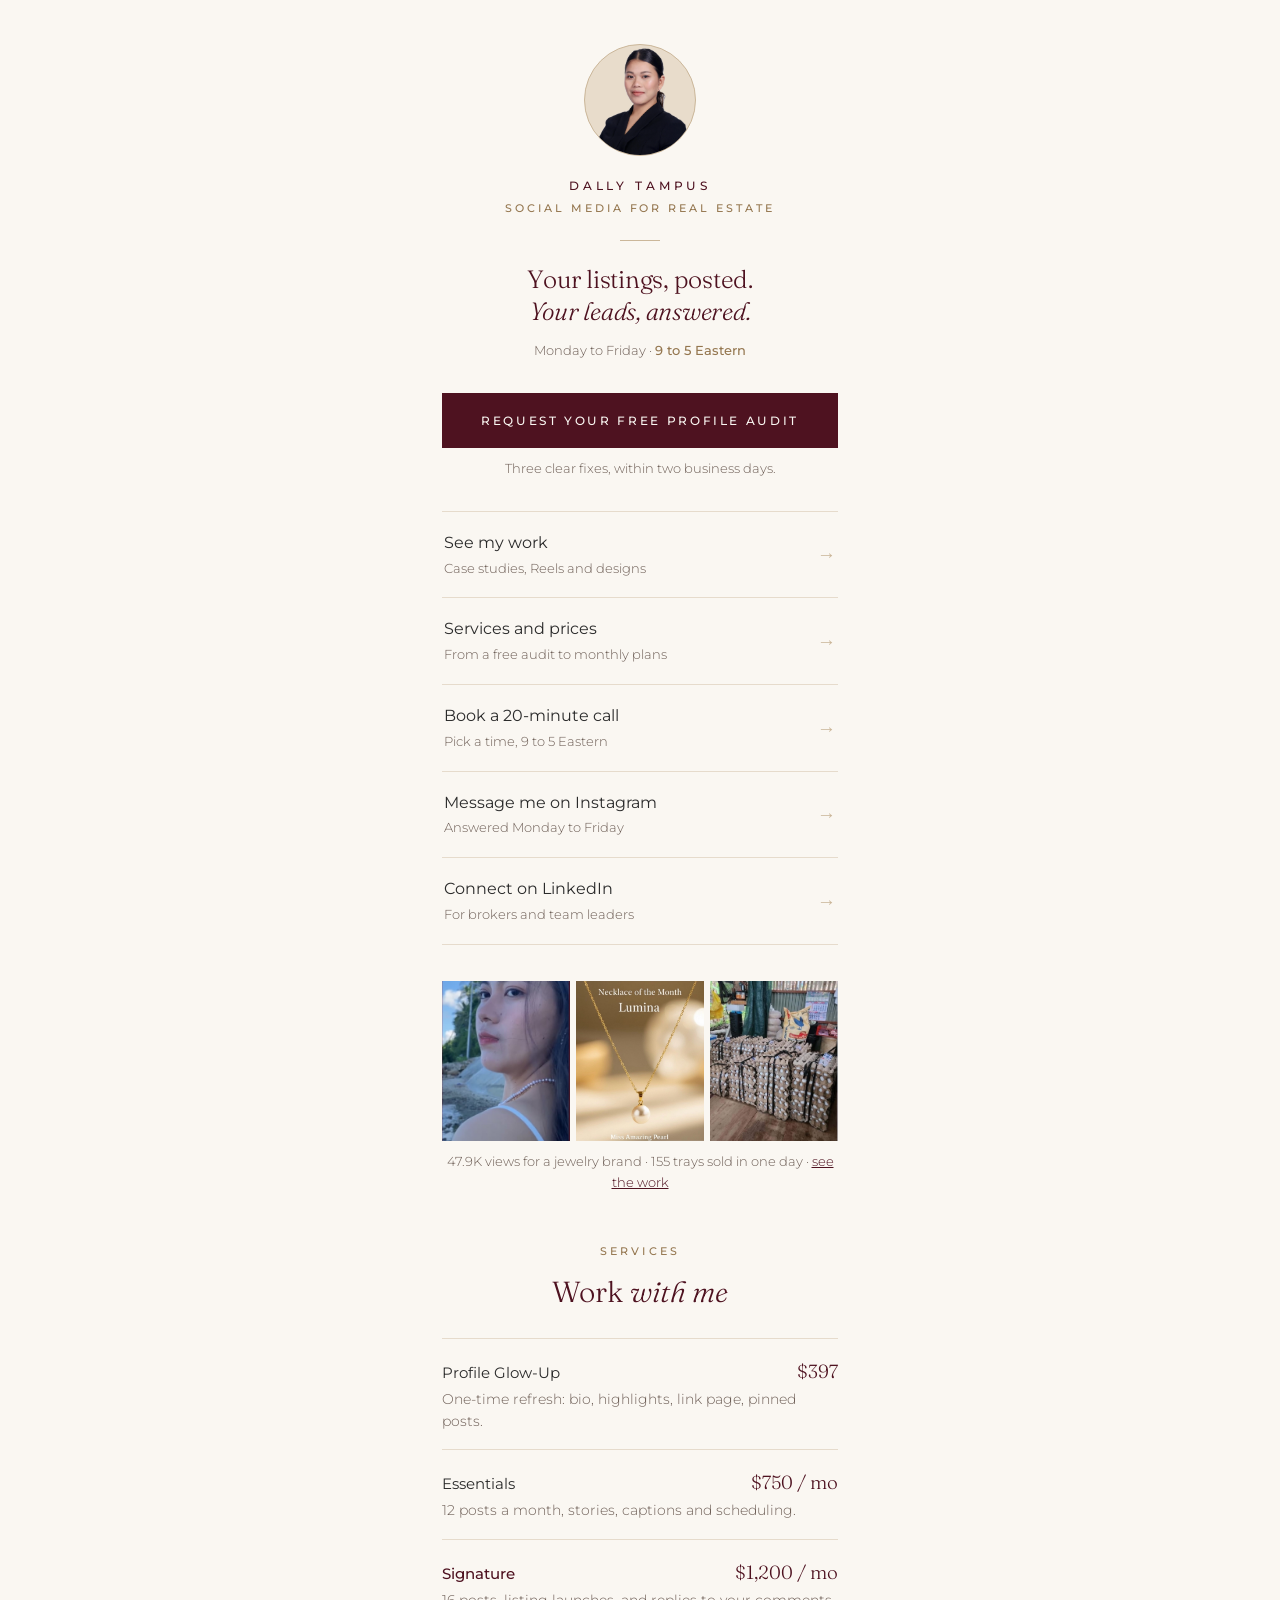
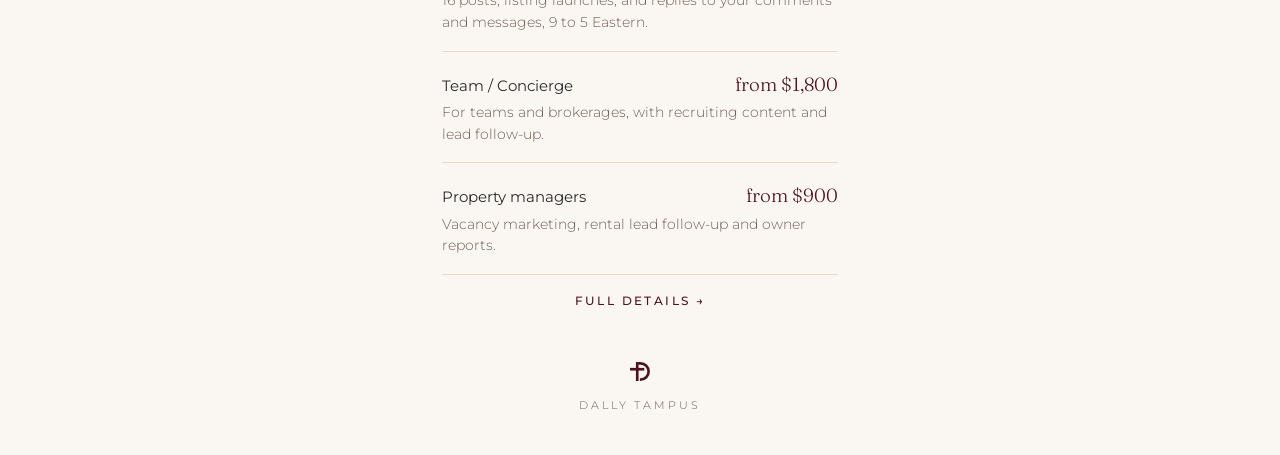
==== links/index.html @ fced110e "Add files via upload" ====
<!doctype html>
<html lang="en">
<head>
<meta charset="utf-8">
<meta name="viewport" content="width=device-width, initial-scale=1">
<title>Dally | Real Estate Social Media</title>
<meta name="description" content="Social media for US real estate agents. Your listings, posted. Your leads, answered.">
<meta property="og:title" content="Dally | Real Estate Social Media">
<meta property="og:description" content="Your listings, posted. Your leads, answered.">
<link rel="icon" href="../favicon.svg" type="image/svg+xml">
<link rel="icon" href="../favicon.png" type="image/png">
<link rel="preconnect" href="https://fonts.googleapis.com"><link rel="preconnect" href="https://fonts.gstatic.com" crossorigin>
<link href="https://fonts.googleapis.com/css2?family=Fraunces:ital,opsz,wght@0,9..144,300;1,9..144,300&family=Montserrat:wght@300;400;500&display=swap" rel="stylesheet">
<style>
:root{--wine:#4E1220;--burgundy:#7A1F2B;--white:#FAF7F2;--cream:#F3ECE2;--beige:#E8DCCB;--sand:#CBB79A;--gold:#94764F;--ink:#2B2B2B;--muted:#6E5F57;--line:#E6DBCC;--serif:'Fraunces',Georgia,serif;--sans:'Montserrat',Arial,sans-serif}
*{box-sizing:border-box;margin:0;padding:0}
body{background:var(--white);color:var(--ink);font-family:var(--sans);font-weight:300;line-height:1.6;font-size:15px;-webkit-font-smoothing:antialiased}
.page{max-width:440px;margin:0 auto;padding:44px 22px 40px}
header{text-align:center}
.photo{width:112px;height:112px;border-radius:50%;background:var(--beige);overflow:hidden;margin:0 auto;border:1px solid var(--sand)}
.photo img{width:100%;height:100%;object-fit:cover;object-position:50% 12%;display:block}
.name{font-size:12px;letter-spacing:.32em;color:var(--wine);font-weight:500;margin-top:20px}
.role{font-size:10.5px;letter-spacing:.28em;text-transform:uppercase;color:var(--gold);margin-top:6px;font-weight:500}
.rule{width:40px;height:1px;background:var(--sand);margin:22px auto}
.tag{font-family:var(--serif);font-weight:300;font-size:25px;line-height:1.3;color:var(--wine);letter-spacing:-.01em}
.tag em{font-style:italic}
.hours{font-size:13px;color:var(--muted);margin-top:12px}
.hours b{color:var(--gold);font-weight:500}
.cta{display:block;text-decoration:none;text-align:center;background:var(--wine);color:var(--white);padding:18px 20px;margin-top:32px;font-size:12px;letter-spacing:.22em;text-transform:uppercase;font-weight:500;transition:background .25s}
.cta:hover,.cta:focus{background:var(--burgundy)}
.cta-note{text-align:center;font-size:13px;color:var(--muted);margin-top:10px}
nav{margin-top:32px;border-top:1px solid var(--line)}
nav a{display:flex;justify-content:space-between;align-items:center;gap:12px;text-decoration:none;color:var(--ink);padding:19px 2px;border-bottom:1px solid var(--line);font-size:15.5px;font-weight:400;transition:color .2s}
nav a small{display:block;font-size:13px;color:var(--muted);font-weight:300;margin-top:2px}
nav a span{font-family:var(--serif);color:var(--sand);font-size:19px;transition:transform .2s}
nav a:hover,nav a:focus{color:var(--wine)}
nav a:hover span,nav a:focus span{transform:translateX(4px);color:var(--wine)}
.work{display:grid;grid-template-columns:repeat(3,1fr);gap:6px;margin-top:36px}
.work a{display:block;aspect-ratio:4/5;overflow:hidden;background:var(--cream)}
.work img{width:100%;height:100%;object-fit:cover;display:block}
.work-note{font-size:13px;color:var(--muted);text-align:center;margin-top:10px}
.work-note a{color:var(--wine)}
section{margin-top:52px}
.label{font-size:10.5px;letter-spacing:.3em;text-transform:uppercase;color:var(--gold);text-align:center;font-weight:500}
h2{font-family:var(--serif);font-weight:300;color:var(--wine);font-size:29px;text-align:center;margin-top:8px}
h2 em{font-style:italic}
.tiers{margin-top:22px;border-top:1px solid var(--line)}
.tier{padding:17px 0;border-bottom:1px solid var(--line)}
.tier .row{display:flex;justify-content:space-between;align-items:baseline;gap:16px}
.tier .nm{font-size:15px;font-weight:400}
.tier .pr{font-family:var(--serif);font-weight:300;font-size:19px;color:var(--wine);white-space:nowrap}
.tier .ds{font-size:13.5px;color:var(--muted);margin-top:3px}
.tier.core .nm{color:var(--wine);font-weight:500}
.more{display:block;text-align:center;margin-top:16px;font-size:12px;letter-spacing:.2em;text-transform:uppercase;color:var(--wine);text-decoration:none;font-weight:500}
footer{text-align:center;margin-top:52px}
footer svg{width:20px;height:19px}
footer p{font-size:10.5px;letter-spacing:.28em;text-transform:uppercase;color:var(--muted);margin-top:10px}
</style>
</head>
<body>
<div class="page">
  <header>
    <div class="photo"><img src="../img/dally-portrait.png" alt="Dally Tampus"></div>
    <div class="name">DALLY TAMPUS</div>
    <div class="role">Social media for real estate</div>
    <div class="rule"></div>
    <p class="tag">Your listings, posted.<br><em>Your leads, answered.</em></p>
    <p class="hours">Monday to Friday · <b>9 to 5 Eastern</b></p>
  </header>

  <a class="cta" href="https://forms.gle/93WEkjmuSbftu5958" target="_blank" rel="noopener">Request your free profile audit</a>
  <p class="cta-note">Three clear fixes, within two business days.</p>

  <nav aria-label="Links">
    <a href="../#work"><div>See my work<small>Case studies, Reels and designs</small></div><span>→</span></a>
    <a href="../#services"><div>Services and prices<small>From a free audit to monthly plans</small></div><span>→</span></a>
    <a href="https://calendar.app.google/aedEAh1sMoKRFKx78" target="_blank" rel="noopener"><div>Book a 20-minute call<small>Pick a time, 9 to 5 Eastern</small></div><span>→</span></a>
    <a href="https://ig.me/m/dallytampus" target="_blank" rel="noopener"><div>Message me on Instagram<small>Answered Monday to Friday</small></div><span>→</span></a>
    <a href="https://www.linkedin.com/in/dallytampus" target="_blank" rel="noopener"><div>Connect on LinkedIn<small>For brokers and team leaders</small></div><span>→</span></a>
  </nav>

  <div class="work">
    <a href="../#work"><img loading="lazy" src="../img/pearl-reel-1.jpg" alt="Reel for a jewelry brand"></a>
    <a href="../#work"><img loading="lazy" src="../img/pearl-g13.jpg" alt="Post design for a jewelry brand"></a>
    <a href="../#work"><img loading="lazy" src="../img/farm-trays.jpg" alt="Egg campaign: 155 trays sold in one day"></a>
  </div>
  <p class="work-note">47.9K views for a jewelry brand · 155 trays sold in one day · <a href="../#work">see the work</a></p>

  <section>
    <div class="label">Services</div>
    <h2>Work <em>with me</em></h2>
    <div class="tiers">
      <div class="tier"><div class="row"><div class="nm">Profile Glow-Up</div><div class="pr">$397</div></div><div class="ds">One-time refresh: bio, highlights, link page, pinned posts.</div></div>
      <div class="tier"><div class="row"><div class="nm">Essentials</div><div class="pr">$750 / mo</div></div><div class="ds">12 posts a month, stories, captions and scheduling.</div></div>
      <div class="tier core"><div class="row"><div class="nm">Signature</div><div class="pr">$1,200 / mo</div></div><div class="ds">16 posts, listing launches, and replies to your comments and messages, 9 to 5 Eastern.</div></div>
      <div class="tier"><div class="row"><div class="nm">Team / Concierge</div><div class="pr">from $1,800</div></div><div class="ds">For teams and brokerages, with recruiting content and lead follow-up.</div></div>
      <div class="tier"><div class="row"><div class="nm">Property managers</div><div class="pr">from $900</div></div><div class="ds">Vacancy marketing, rental lead follow-up and owner reports.</div></div>
    </div>
    <a class="more" href="../#services">Full details →</a>
  </section>

  <footer>
    <svg viewBox="0 0 210 200" aria-hidden="true"><g fill="#4E1220"><rect x="62" y="0" width="28" height="200"/><path d="M86 0 H110 A100 100 0 0 1 110 200 H104 V172 H110 A72 72 0 0 0 110 28 H86 Z"/><rect x="0" y="62" width="150" height="28"/></g></svg>
    <p>Dally Tampus</p>
  </footer>
</div>
</body>
</html>
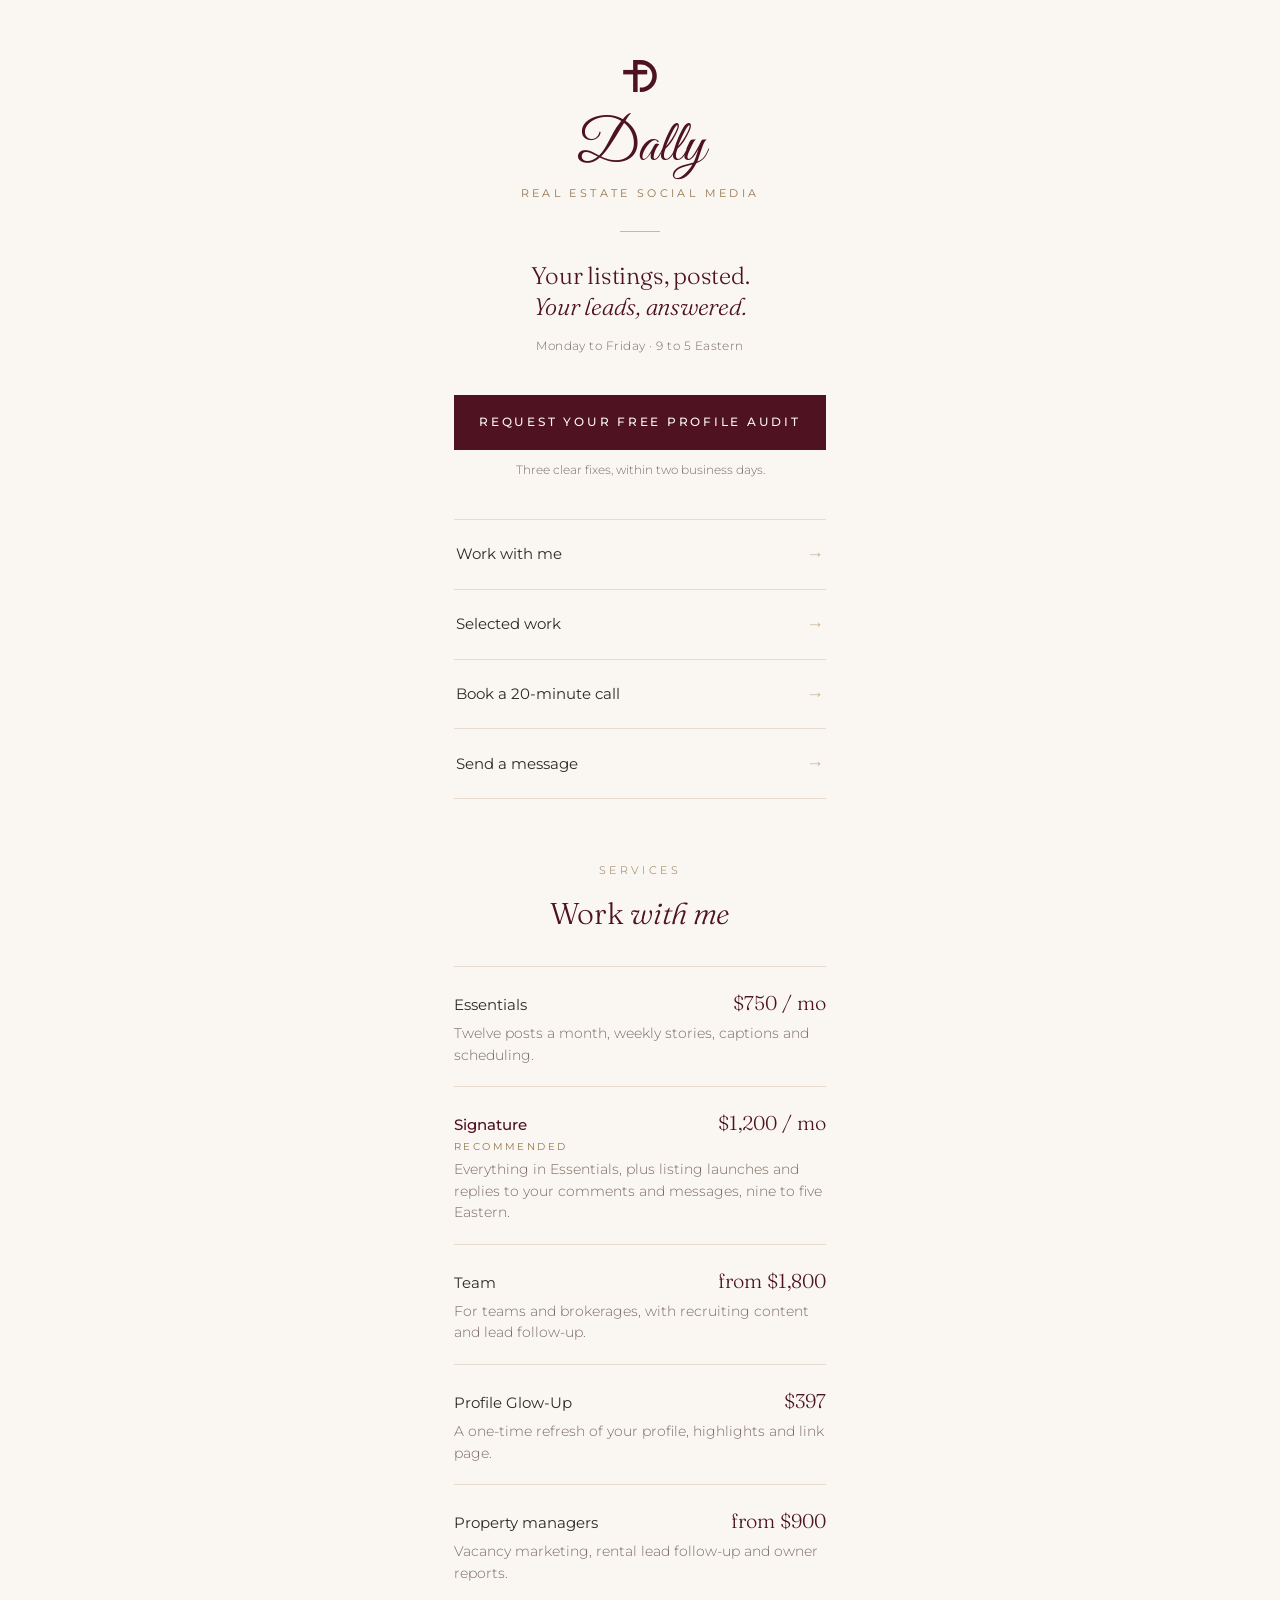
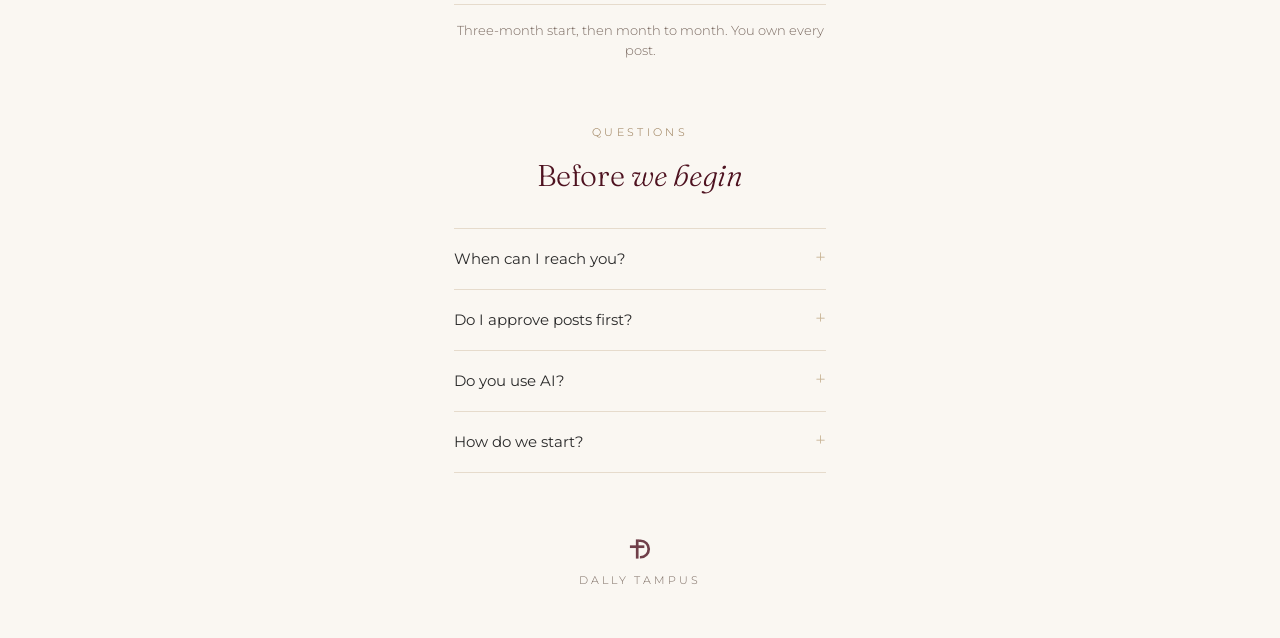
==== commit 1d76eea2: "Add files via upload" ====
--- a/links/index.html
+++ b/links/index.html
@@ -3,104 +3,104 @@
 <head>
 <meta charset="utf-8">
 <meta name="viewport" content="width=device-width, initial-scale=1">
+<link rel="icon" href="../favicon.svg" type="image/svg+xml">
 <title>Dally | Real Estate Social Media</title>
 <meta name="description" content="Social media for US real estate agents. Your listings, posted. Your leads, answered.">
-<meta property="og:title" content="Dally | Real Estate Social Media">
-<meta property="og:description" content="Your listings, posted. Your leads, answered.">
-<link rel="icon" href="../favicon.svg" type="image/svg+xml">
-<link rel="icon" href="../favicon.png" type="image/png">
-<link rel="preconnect" href="https://fonts.googleapis.com"><link rel="preconnect" href="https://fonts.gstatic.com" crossorigin>
-<link href="https://fonts.googleapis.com/css2?family=Fraunces:ital,opsz,wght@0,9..144,300;1,9..144,300&family=Montserrat:wght@300;400;500&display=swap" rel="stylesheet">
+<link href="https://fonts.googleapis.com/css2?family=Fraunces:ital,opsz,wght@0,9..144,300;1,9..144,300&family=Great+Vibes&family=Montserrat:wght@300;400;500&display=swap" rel="stylesheet">
 <style>
-:root{--wine:#4E1220;--burgundy:#7A1F2B;--white:#FAF7F2;--cream:#F3ECE2;--beige:#E8DCCB;--sand:#CBB79A;--gold:#94764F;--ink:#2B2B2B;--muted:#6E5F57;--line:#E6DBCC;--serif:'Fraunces',Georgia,serif;--sans:'Montserrat',Arial,sans-serif}
+:root{--wine:#4E1220;--burgundy:#7A1F2B;--white:#FAF7F2;--cream:#F3ECE2;--sand:#CBB79A;--gold:#94764F;--ink:#2B2B2B;--muted:#7A6A61;--line:#E6DBCC;--serif:'Fraunces',Georgia,serif;--sans:'Montserrat',Arial,sans-serif}
 *{box-sizing:border-box;margin:0;padding:0}
+html{background:var(--white)}
 body{background:var(--white);color:var(--ink);font-family:var(--sans);font-weight:300;line-height:1.6;font-size:15px;-webkit-font-smoothing:antialiased}
-.page{max-width:440px;margin:0 auto;padding:44px 22px 40px}
+.page{max-width:420px;margin:0 auto;padding:56px 24px 48px}
 header{text-align:center}
-.photo{width:112px;height:112px;border-radius:50%;background:var(--beige);overflow:hidden;margin:0 auto;border:1px solid var(--sand)}
-.photo img{width:100%;height:100%;object-fit:cover;object-position:50% 12%;display:block}
-.name{font-size:12px;letter-spacing:.32em;color:var(--wine);font-weight:500;margin-top:20px}
-.role{font-size:10.5px;letter-spacing:.28em;text-transform:uppercase;color:var(--gold);margin-top:6px;font-weight:500}
-.rule{width:40px;height:1px;background:var(--sand);margin:22px auto}
-.tag{font-family:var(--serif);font-weight:300;font-size:25px;line-height:1.3;color:var(--wine);letter-spacing:-.01em}
+.mono{width:40px;height:40px;display:block;margin:0 auto}
+.sig{font-family:'Great Vibes',cursive;font-size:58px;line-height:1;color:var(--wine);margin-top:22px}
+.role{font-size:10.5px;letter-spacing:.32em;text-transform:uppercase;color:var(--gold);margin-top:10px;font-weight:400}
+.rule{width:40px;height:1px;background:var(--sand);margin:28px auto}
+.tag{font-family:var(--serif);font-weight:300;font-size:24px;line-height:1.3;color:var(--wine);letter-spacing:-.01em}
 .tag em{font-style:italic}
-.hours{font-size:13px;color:var(--muted);margin-top:12px}
-.hours b{color:var(--gold);font-weight:500}
-.cta{display:block;text-decoration:none;text-align:center;background:var(--wine);color:var(--white);padding:18px 20px;margin-top:32px;font-size:12px;letter-spacing:.22em;text-transform:uppercase;font-weight:500;transition:background .25s}
+.hours{font-size:12px;color:var(--muted);margin-top:14px;letter-spacing:.04em}
+.cta{display:block;text-decoration:none;text-align:center;background:var(--wine);color:var(--white);padding:18px 20px;margin-top:40px;font-size:11.5px;letter-spacing:.24em;text-transform:uppercase;font-weight:500;transition:background .25s}
 .cta:hover,.cta:focus{background:var(--burgundy)}
-.cta-note{text-align:center;font-size:13px;color:var(--muted);margin-top:10px}
-nav{margin-top:32px;border-top:1px solid var(--line)}
-nav a{display:flex;justify-content:space-between;align-items:center;gap:12px;text-decoration:none;color:var(--ink);padding:19px 2px;border-bottom:1px solid var(--line);font-size:15.5px;font-weight:400;transition:color .2s}
-nav a small{display:block;font-size:13px;color:var(--muted);font-weight:300;margin-top:2px}
-nav a span{font-family:var(--serif);color:var(--sand);font-size:19px;transition:transform .2s}
+.cta-note{text-align:center;font-size:12px;color:var(--muted);margin-top:10px}
+nav{margin-top:40px;border-top:1px solid var(--line)}
+nav a{display:flex;justify-content:space-between;align-items:center;text-decoration:none;color:var(--ink);padding:20px 2px;border-bottom:1px solid var(--line);font-size:15px;font-weight:400;transition:color .2s,padding .2s}
+nav a span{font-family:var(--serif);color:var(--sand);font-size:18px;transition:transform .2s}
 nav a:hover,nav a:focus{color:var(--wine)}
 nav a:hover span,nav a:focus span{transform:translateX(4px);color:var(--wine)}
-.work{display:grid;grid-template-columns:repeat(3,1fr);gap:6px;margin-top:36px}
-.work a{display:block;aspect-ratio:4/5;overflow:hidden;background:var(--cream)}
-.work img{width:100%;height:100%;object-fit:cover;display:block}
-.work-note{font-size:13px;color:var(--muted);text-align:center;margin-top:10px}
-.work-note a{color:var(--wine)}
-section{margin-top:52px}
-.label{font-size:10.5px;letter-spacing:.3em;text-transform:uppercase;color:var(--gold);text-align:center;font-weight:500}
-h2{font-family:var(--serif);font-weight:300;color:var(--wine);font-size:29px;text-align:center;margin-top:8px}
+section{margin-top:64px}
+.label{font-size:10.5px;letter-spacing:.32em;text-transform:uppercase;color:var(--gold);text-align:center}
+h2{font-family:var(--serif);font-weight:300;color:var(--wine);font-size:30px;text-align:center;margin-top:10px;letter-spacing:-.01em}
 h2 em{font-style:italic}
-.tiers{margin-top:22px;border-top:1px solid var(--line)}
-.tier{padding:17px 0;border-bottom:1px solid var(--line)}
+.tiers{margin-top:28px;border-top:1px solid var(--line)}
+.tier{padding:20px 0;border-bottom:1px solid var(--line)}
 .tier .row{display:flex;justify-content:space-between;align-items:baseline;gap:16px}
 .tier .nm{font-size:15px;font-weight:400}
-.tier .pr{font-family:var(--serif);font-weight:300;font-size:19px;color:var(--wine);white-space:nowrap}
-.tier .ds{font-size:13.5px;color:var(--muted);margin-top:3px}
+.tier .pr{font-family:var(--serif);font-weight:300;font-size:20px;color:var(--wine);white-space:nowrap}
+.tier .ds{font-size:13.5px;color:var(--muted);margin-top:4px}
 .tier.core .nm{color:var(--wine);font-weight:500}
-.more{display:block;text-align:center;margin-top:16px;font-size:12px;letter-spacing:.2em;text-transform:uppercase;color:var(--wine);text-decoration:none;font-weight:500}
-footer{text-align:center;margin-top:52px}
-footer svg{width:20px;height:19px}
-footer p{font-size:10.5px;letter-spacing:.28em;text-transform:uppercase;color:var(--muted);margin-top:10px}
+.tier.core .nm small{display:block;font-size:10px;letter-spacing:.24em;text-transform:uppercase;color:var(--gold);font-weight:400;margin-top:2px}
+.terms{font-size:12.5px;color:var(--muted);margin-top:16px;text-align:center}
+.faq{margin-top:28px;border-top:1px solid var(--line)}
+details{border-bottom:1px solid var(--line);padding:18px 0}
+summary{cursor:pointer;list-style:none;display:flex;justify-content:space-between;gap:16px;font-size:15px;font-weight:400}
+summary::-webkit-details-marker{display:none}
+summary:after{content:"+";font-family:var(--serif);color:var(--sand);font-size:20px;line-height:1}
+details[open] summary:after{content:"−"}
+details p{font-size:14px;color:var(--muted);margin-top:8px}
+footer{text-align:center;margin-top:64px}
+footer .mono{width:24px;height:24px;opacity:.8}
+footer p{font-size:10.5px;letter-spacing:.28em;text-transform:uppercase;color:var(--muted);margin-top:12px}
 </style>
 </head>
 <body>
 <div class="page">
   <header>
-    <div class="photo"><img src="../img/dally-portrait.png" alt="Dally Tampus"></div>
-    <div class="name">DALLY TAMPUS</div>
-    <div class="role">Social media for real estate</div>
+    <svg class="mono" viewBox="-20 -20 250 240" aria-hidden="true"><g fill="#4E1220"><rect x="62" y="0" width="28" height="200"/><path d="M86 0 H110 A100 100 0 0 1 110 200 H104 V172 H110 A72 72 0 0 0 110 28 H86 Z"/><rect x="0" y="62" width="150" height="28"/></g></svg>
+    <div class="sig">Dally</div>
+    <div class="role">Real estate social media</div>
     <div class="rule"></div>
     <p class="tag">Your listings, posted.<br><em>Your leads, answered.</em></p>
-    <p class="hours">Monday to Friday · <b>9 to 5 Eastern</b></p>
+    <p class="hours">Monday to Friday · 9 to 5 Eastern</p>
   </header>
 
   <a class="cta" href="https://forms.gle/93WEkjmuSbftu5958" target="_blank" rel="noopener">Request your free profile audit</a>
   <p class="cta-note">Three clear fixes, within two business days.</p>
 
   <nav aria-label="Links">
-    <a href="../#work"><div>See my work<small>Case studies, Reels and designs</small></div><span>→</span></a>
-    <a href="../#services"><div>Services and prices<small>From a free audit to monthly plans</small></div><span>→</span></a>
-    <a href="https://calendar.app.google/aedEAh1sMoKRFKx78" target="_blank" rel="noopener"><div>Book a 20-minute call<small>Pick a time, 9 to 5 Eastern</small></div><span>→</span></a>
-    <a href="https://ig.me/m/dallytampus" target="_blank" rel="noopener"><div>Message me on Instagram<small>Answered Monday to Friday</small></div><span>→</span></a>
-    <a href="https://www.linkedin.com/in/dallytampus" target="_blank" rel="noopener"><div>Connect on LinkedIn<small>For brokers and team leaders</small></div><span>→</span></a>
+    <a href="#services">Work with me <span>→</span></a>
+    <a href="../">Selected work <span>→</span></a>
+    <a href="https://calendar.app.google/aedEAh1sMoKRFKx78" target="_blank" rel="noopener">Book a 20-minute call <span>→</span></a>
+    <a href="https://ig.me/m/dallytampus" target="_blank" rel="noopener">Send a message <span>→</span></a>
   </nav>
 
-  <div class="work">
-    <a href="../#work"><img loading="lazy" src="../img/pearl-reel-1.jpg" alt="Reel for a jewelry brand"></a>
-    <a href="../#work"><img loading="lazy" src="../img/pearl-g13.jpg" alt="Post design for a jewelry brand"></a>
-    <a href="../#work"><img loading="lazy" src="../img/farm-trays.jpg" alt="Egg campaign: 155 trays sold in one day"></a>
-  </div>
-  <p class="work-note">47.9K views for a jewelry brand · 155 trays sold in one day · <a href="../#work">see the work</a></p>
-
-  <section>
+  <section id="services">
     <div class="label">Services</div>
     <h2>Work <em>with me</em></h2>
     <div class="tiers">
-      <div class="tier"><div class="row"><div class="nm">Profile Glow-Up</div><div class="pr">$397</div></div><div class="ds">One-time refresh: bio, highlights, link page, pinned posts.</div></div>
-      <div class="tier"><div class="row"><div class="nm">Essentials</div><div class="pr">$750 / mo</div></div><div class="ds">12 posts a month, stories, captions and scheduling.</div></div>
-      <div class="tier core"><div class="row"><div class="nm">Signature</div><div class="pr">$1,200 / mo</div></div><div class="ds">16 posts, listing launches, and replies to your comments and messages, 9 to 5 Eastern.</div></div>
-      <div class="tier"><div class="row"><div class="nm">Team / Concierge</div><div class="pr">from $1,800</div></div><div class="ds">For teams and brokerages, with recruiting content and lead follow-up.</div></div>
+      <div class="tier"><div class="row"><div class="nm">Essentials</div><div class="pr">$750 / mo</div></div><div class="ds">Twelve posts a month, weekly stories, captions and scheduling.</div></div>
+      <div class="tier core"><div class="row"><div class="nm">Signature<small>Recommended</small></div><div class="pr">$1,200 / mo</div></div><div class="ds">Everything in Essentials, plus listing launches and replies to your comments and messages, nine to five Eastern.</div></div>
+      <div class="tier"><div class="row"><div class="nm">Team</div><div class="pr">from $1,800</div></div><div class="ds">For teams and brokerages, with recruiting content and lead follow-up.</div></div>
+      <div class="tier"><div class="row"><div class="nm">Profile Glow-Up</div><div class="pr">$397</div></div><div class="ds">A one-time refresh of your profile, highlights and link page.</div></div>
       <div class="tier"><div class="row"><div class="nm">Property managers</div><div class="pr">from $900</div></div><div class="ds">Vacancy marketing, rental lead follow-up and owner reports.</div></div>
     </div>
-    <a class="more" href="../#services">Full details →</a>
+    <p class="terms">Three-month start, then month to month. You own every post.</p>
+  </section>
+
+  <section id="faq">
+    <div class="label">Questions</div>
+    <h2>Before <em>we begin</em></h2>
+    <div class="faq">
+      <details><summary>When can I reach you?</summary><p>Monday to Friday, 9 to 5 Eastern. Messages in those hours are answered the same day.</p></details>
+      <details><summary>Do I approve posts first?</summary><p>Always. You see each week's posts before anything goes out.</p></details>
+      <details><summary>Do you use AI?</summary><p>For speed, yes. Every word is written in your voice and checked by me. AI-staged photos are always labeled.</p></details>
+      <details><summary>How do we start?</summary><p>With a free profile audit. If the fixes feel right, we book a short call.</p></details>
+    </div>
   </section>
 
   <footer>
-    <svg viewBox="0 0 210 200" aria-hidden="true"><g fill="#4E1220"><rect x="62" y="0" width="28" height="200"/><path d="M86 0 H110 A100 100 0 0 1 110 200 H104 V172 H110 A72 72 0 0 0 110 28 H86 Z"/><rect x="0" y="62" width="150" height="28"/></g></svg>
+    <svg class="mono" viewBox="-20 -20 250 240" aria-hidden="true"><g fill="#4E1220"><rect x="62" y="0" width="28" height="200"/><path d="M86 0 H110 A100 100 0 0 1 110 200 H104 V172 H110 A72 72 0 0 0 110 28 H86 Z"/><rect x="0" y="62" width="150" height="28"/></g></svg>
     <p>Dally Tampus</p>
   </footer>
 </div>
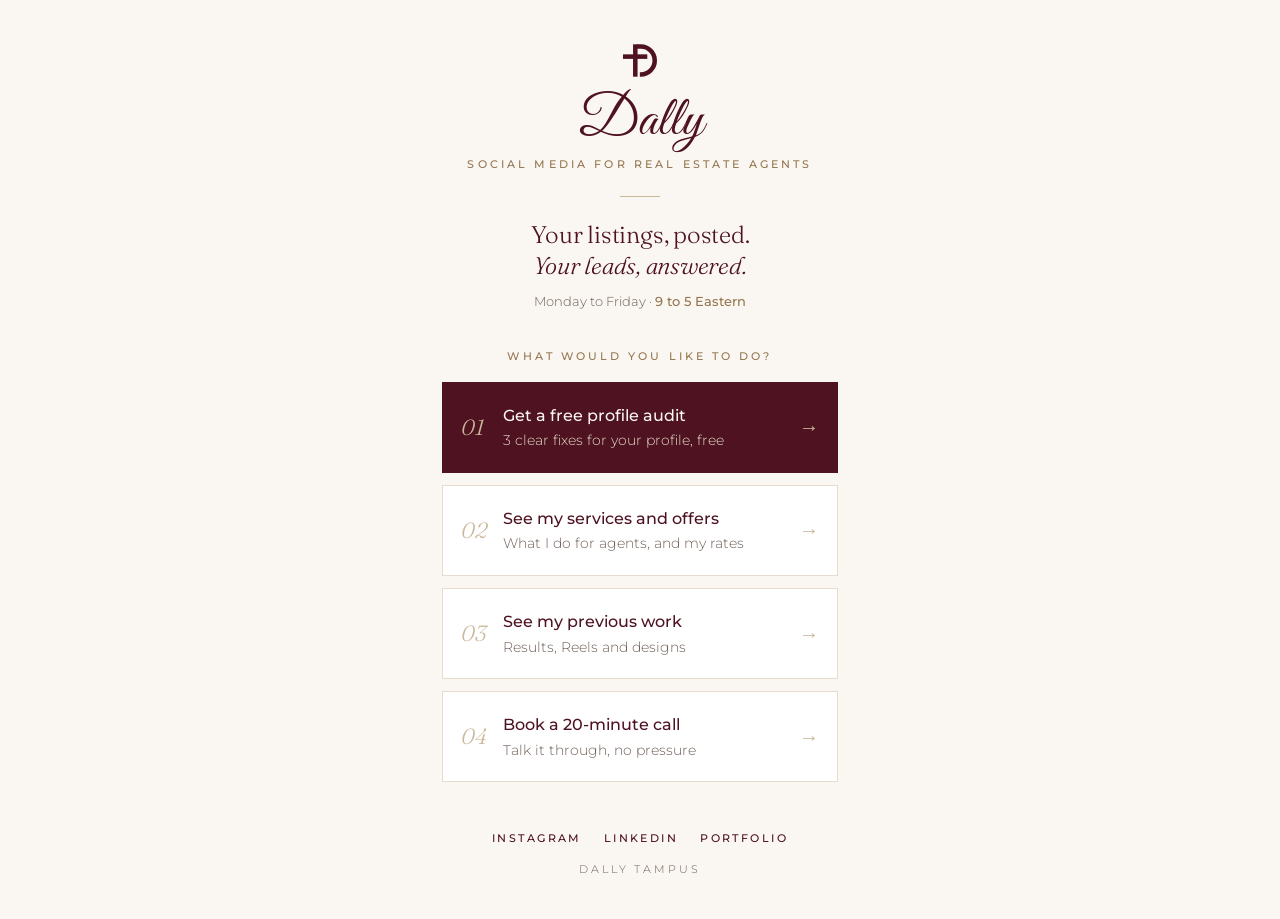
==== commit 8bbc9eda: "Add files via upload" ====
--- a/links/index.html
+++ b/links/index.html
@@ -3,106 +3,236 @@
 <head>
 <meta charset="utf-8">
 <meta name="viewport" content="width=device-width, initial-scale=1">
-<link rel="icon" href="../favicon.svg" type="image/svg+xml">
 <title>Dally | Real Estate Social Media</title>
 <meta name="description" content="Social media for US real estate agents. Your listings, posted. Your leads, answered.">
+<meta property="og:title" content="Dally | Real Estate Social Media">
+<meta property="og:description" content="Free audit · services · previous work · book a call">
+<link rel="icon" href="../favicon.svg" type="image/svg+xml">
+<link rel="preconnect" href="https://fonts.googleapis.com"><link rel="preconnect" href="https://fonts.gstatic.com" crossorigin>
 <link href="https://fonts.googleapis.com/css2?family=Fraunces:ital,opsz,wght@0,9..144,300;1,9..144,300&family=Great+Vibes&family=Montserrat:wght@300;400;500&display=swap" rel="stylesheet">
 <style>
-:root{--wine:#4E1220;--burgundy:#7A1F2B;--white:#FAF7F2;--cream:#F3ECE2;--sand:#CBB79A;--gold:#94764F;--ink:#2B2B2B;--muted:#7A6A61;--line:#E6DBCC;--serif:'Fraunces',Georgia,serif;--sans:'Montserrat',Arial,sans-serif}
+:root{--wine:#4E1220;--burgundy:#7A1F2B;--white:#FAF7F2;--cream:#F3ECE2;--beige:#E8DCCB;--sand:#CBB79A;--gold:#94764F;--ink:#2B2B2B;--muted:#6E5F57;--line:#E6DBCC;--serif:'Fraunces',Georgia,serif;--sans:'Montserrat',Arial,sans-serif}
 *{box-sizing:border-box;margin:0;padding:0}
 html{background:var(--white)}
 body{background:var(--white);color:var(--ink);font-family:var(--sans);font-weight:300;line-height:1.6;font-size:15px;-webkit-font-smoothing:antialiased}
-.page{max-width:420px;margin:0 auto;padding:56px 24px 48px}
+.page{max-width:440px;margin:0 auto;padding:44px 22px 40px}
+a{color:inherit}
+img{display:block;max-width:100%}
 header{text-align:center}
-.mono{width:40px;height:40px;display:block;margin:0 auto}
-.sig{font-family:'Great Vibes',cursive;font-size:58px;line-height:1;color:var(--wine);margin-top:22px}
-.role{font-size:10.5px;letter-spacing:.32em;text-transform:uppercase;color:var(--gold);margin-top:10px;font-weight:400}
-.rule{width:40px;height:1px;background:var(--sand);margin:28px auto}
+.mono{width:34px;height:33px;display:block;margin:0 auto}
+.sig{font-family:'Great Vibes',cursive;font-size:56px;line-height:1;color:var(--wine);margin-top:16px}
+.role{font-size:10.5px;letter-spacing:.3em;text-transform:uppercase;color:var(--gold);margin-top:8px;font-weight:500}
+.rule{width:40px;height:1px;background:var(--sand);margin:22px auto}
 .tag{font-family:var(--serif);font-weight:300;font-size:24px;line-height:1.3;color:var(--wine);letter-spacing:-.01em}
 .tag em{font-style:italic}
-.hours{font-size:12px;color:var(--muted);margin-top:14px;letter-spacing:.04em}
-.cta{display:block;text-decoration:none;text-align:center;background:var(--wine);color:var(--white);padding:18px 20px;margin-top:40px;font-size:11.5px;letter-spacing:.24em;text-transform:uppercase;font-weight:500;transition:background .25s}
+.hours{font-size:13px;color:var(--muted);margin-top:10px}
+.hours b{color:var(--gold);font-weight:500}
+.ask{font-size:11px;letter-spacing:.28em;text-transform:uppercase;color:var(--gold);text-align:center;margin-top:36px;font-weight:500}
+.doors{display:grid;gap:12px;margin-top:16px}
+.door{display:flex;align-items:center;gap:16px;text-decoration:none;background:#fff;border:1px solid var(--line);padding:20px 18px;transition:border-color .2s,transform .2s}
+.door:hover,.door:focus{border-color:var(--sand);transform:translateY(-1px)}
+.door .n{font-family:var(--serif);font-style:italic;color:var(--sand);font-size:22px;width:26px;flex:none}
+.door .tx{flex:1;min-width:0}
+.door .tt{display:block;font-size:16px;font-weight:500;color:var(--wine)}
+.door .ds{display:block;font-size:13.5px;color:var(--muted);margin-top:2px}
+.door .ar{font-family:var(--serif);color:var(--sand);font-size:20px}
+.door.main{background:var(--wine);border-color:var(--wine)}
+.door.main .tt{color:var(--white)}
+.door.main .ds{color:#E8DCCB}
+.view{display:none}
+.view.on{display:block}
+.back{display:inline-block;text-decoration:none;font-size:11px;letter-spacing:.24em;text-transform:uppercase;color:var(--gold);font-weight:500;padding:6px 0}
+.vlabel{font-size:10.5px;letter-spacing:.3em;text-transform:uppercase;color:var(--gold);font-weight:500;margin-top:28px}
+h2{font-family:var(--serif);font-weight:300;color:var(--wine);font-size:32px;line-height:1.15;margin-top:8px;letter-spacing:-.01em}
+h2 em{font-style:italic}
+.intro{color:var(--muted);margin-top:12px;font-size:15px}
+.cta{display:block;text-decoration:none;text-align:center;background:var(--wine);color:var(--white);padding:18px 20px;margin-top:28px;font-size:12px;letter-spacing:.22em;text-transform:uppercase;font-weight:500;transition:background .25s}
 .cta:hover,.cta:focus{background:var(--burgundy)}
-.cta-note{text-align:center;font-size:12px;color:var(--muted);margin-top:10px}
-nav{margin-top:40px;border-top:1px solid var(--line)}
-nav a{display:flex;justify-content:space-between;align-items:center;text-decoration:none;color:var(--ink);padding:20px 2px;border-bottom:1px solid var(--line);font-size:15px;font-weight:400;transition:color .2s,padding .2s}
-nav a span{font-family:var(--serif);color:var(--sand);font-size:18px;transition:transform .2s}
-nav a:hover,nav a:focus{color:var(--wine)}
-nav a:hover span,nav a:focus span{transform:translateX(4px);color:var(--wine)}
-section{margin-top:64px}
-.label{font-size:10.5px;letter-spacing:.32em;text-transform:uppercase;color:var(--gold);text-align:center}
-h2{font-family:var(--serif);font-weight:300;color:var(--wine);font-size:30px;text-align:center;margin-top:10px;letter-spacing:-.01em}
-h2 em{font-style:italic}
-.tiers{margin-top:28px;border-top:1px solid var(--line)}
-.tier{padding:20px 0;border-bottom:1px solid var(--line)}
+.cta2{display:block;text-align:center;margin-top:14px;font-size:12px;letter-spacing:.2em;text-transform:uppercase;color:var(--wine);text-decoration:none;font-weight:500}
+.note{font-size:13px;color:var(--muted);text-align:center;margin-top:10px}
+.list{list-style:none;margin-top:22px;border-top:1px solid var(--line);counter-reset:i}
+.list li{padding:14px 0 14px 30px;border-bottom:1px solid var(--line);position:relative;font-size:15px}
+.list li:before{content:counter(i,decimal-leading-zero);counter-increment:i;position:absolute;left:0;top:15px;font-family:var(--serif);font-style:italic;color:var(--sand);font-size:14px}
+.tiers{margin-top:22px;border-top:1px solid var(--line)}
+.tier{padding:17px 0;border-bottom:1px solid var(--line)}
 .tier .row{display:flex;justify-content:space-between;align-items:baseline;gap:16px}
-.tier .nm{font-size:15px;font-weight:400}
+.tier .nm{font-size:15px;font-weight:500}
+.tier .nm small{display:block;font-size:10px;letter-spacing:.22em;text-transform:uppercase;color:var(--gold);font-weight:500;margin-top:2px}
 .tier .pr{font-family:var(--serif);font-weight:300;font-size:20px;color:var(--wine);white-space:nowrap}
 .tier .ds{font-size:13.5px;color:var(--muted);margin-top:4px}
-.tier.core .nm{color:var(--wine);font-weight:500}
-.tier.core .nm small{display:block;font-size:10px;letter-spacing:.24em;text-transform:uppercase;color:var(--gold);font-weight:400;margin-top:2px}
-.terms{font-size:12.5px;color:var(--muted);margin-top:16px;text-align:center}
-.faq{margin-top:28px;border-top:1px solid var(--line)}
-details{border-bottom:1px solid var(--line);padding:18px 0}
+.tier.core{background:var(--cream);margin:0 -12px;padding-left:12px;padding-right:12px}
+.tier.core .nm{color:var(--wine)}
+.terms{font-size:12.5px;color:var(--muted);margin-top:14px}
+.case{margin-top:26px;padding-top:22px;border-top:1px solid var(--line)}
+.case .who{font-size:10.5px;letter-spacing:.24em;text-transform:uppercase;color:var(--gold);font-weight:500}
+.case h3{font-family:var(--serif);font-weight:300;color:var(--wine);font-size:23px;line-height:1.2;margin-top:6px}
+.case h3 em{font-style:italic}
+.case p{font-size:14px;color:var(--muted);margin-top:8px}
+.stats{display:grid;grid-template-columns:1fr 1fr;margin-top:14px;border-top:1px solid var(--line)}
+.stats div{padding:12px 0;border-bottom:1px solid var(--line)}
+.stats b{display:block;font-family:var(--serif);font-weight:300;font-size:27px;color:var(--wine);line-height:1.1}
+.stats span{font-size:12.5px;color:var(--muted)}
+.src{font-size:12px;color:var(--muted);font-style:italic;margin-top:8px}
+.grid{display:grid;grid-template-columns:repeat(3,minmax(0,1fr));gap:6px;margin-top:14px}
+.grid img{width:100%;aspect-ratio:4/5;object-fit:cover;background:var(--cream)}
+.grid.reels img{aspect-ratio:9/16}
+.faq{margin-top:22px;border-top:1px solid var(--line)}
+details{border-bottom:1px solid var(--line);padding:16px 0}
 summary{cursor:pointer;list-style:none;display:flex;justify-content:space-between;gap:16px;font-size:15px;font-weight:400}
 summary::-webkit-details-marker{display:none}
-summary:after{content:"+";font-family:var(--serif);color:var(--sand);font-size:20px;line-height:1}
+summary:after{content:"+";font-family:var(--serif);color:var(--gold);font-size:20px;line-height:1}
 details[open] summary:after{content:"−"}
 details p{font-size:14px;color:var(--muted);margin-top:8px}
-footer{text-align:center;margin-top:64px}
-footer .mono{width:24px;height:24px;opacity:.8}
-footer p{font-size:10.5px;letter-spacing:.28em;text-transform:uppercase;color:var(--muted);margin-top:12px}
+footer{text-align:center;margin-top:48px}
+footer .socials{display:flex;justify-content:center;gap:22px;font-size:11px;letter-spacing:.22em;text-transform:uppercase}
+footer .socials a{text-decoration:none;color:var(--wine);font-weight:500}
+footer p{font-size:10.5px;letter-spacing:.28em;text-transform:uppercase;color:var(--muted);margin-top:14px}
 </style>
 </head>
 <body>
 <div class="page">
+
+<div class="view on" id="v-home">
   <header>
-    <svg class="mono" viewBox="-20 -20 250 240" aria-hidden="true"><g fill="#4E1220"><rect x="62" y="0" width="28" height="200"/><path d="M86 0 H110 A100 100 0 0 1 110 200 H104 V172 H110 A72 72 0 0 0 110 28 H86 Z"/><rect x="0" y="62" width="150" height="28"/></g></svg>
+    <svg class="mono" viewBox="0 0 210 200" aria-hidden="true"><g fill="#4E1220"><rect x="62" y="0" width="28" height="200"/><path d="M86 0 H110 A100 100 0 0 1 110 200 H104 V172 H110 A72 72 0 0 0 110 28 H86 Z"/><rect x="0" y="62" width="150" height="28"/></g></svg>
     <div class="sig">Dally</div>
-    <div class="role">Real estate social media</div>
+    <div class="role">Social media for real estate agents</div>
     <div class="rule"></div>
     <p class="tag">Your listings, posted.<br><em>Your leads, answered.</em></p>
-    <p class="hours">Monday to Friday · 9 to 5 Eastern</p>
+    <p class="hours">Monday to Friday · <b>9 to 5 Eastern</b></p>
   </header>
-
-  <a class="cta" href="https://forms.gle/93WEkjmuSbftu5958" target="_blank" rel="noopener">Request your free profile audit</a>
-  <p class="cta-note">Three clear fixes, within two business days.</p>
-
-  <nav aria-label="Links">
-    <a href="#services">Work with me <span>→</span></a>
-    <a href="../">Selected work <span>→</span></a>
-    <a href="https://calendar.app.google/aedEAh1sMoKRFKx78" target="_blank" rel="noopener">Book a 20-minute call <span>→</span></a>
-    <a href="https://ig.me/m/dallytampus" target="_blank" rel="noopener">Send a message <span>→</span></a>
+  <p class="ask">What would you like to do?</p>
+  <nav class="doors" aria-label="Choose an option">
+    <a class="door main" href="#audit"><span class="n">01</span><span class="tx"><span class="tt">Get a free profile audit</span><span class="ds">3 clear fixes for your profile, free</span></span><span class="ar">→</span></a>
+    <a class="door" href="#services"><span class="n">02</span><span class="tx"><span class="tt">See my services and offers</span><span class="ds">What I do for agents, and my rates</span></span><span class="ar">→</span></a>
+    <a class="door" href="#work"><span class="n">03</span><span class="tx"><span class="tt">See my previous work</span><span class="ds">Results, Reels and designs</span></span><span class="ar">→</span></a>
+    <a class="door" href="#call"><span class="n">04</span><span class="tx"><span class="tt">Book a 20-minute call</span><span class="ds">Talk it through, no pressure</span></span><span class="ar">→</span></a>
   </nav>
-
-  <section id="services">
-    <div class="label">Services</div>
-    <h2>Work <em>with me</em></h2>
-    <div class="tiers">
-      <div class="tier"><div class="row"><div class="nm">Essentials</div><div class="pr">$750 / mo</div></div><div class="ds">Twelve posts a month, weekly stories, captions and scheduling.</div></div>
-      <div class="tier core"><div class="row"><div class="nm">Signature<small>Recommended</small></div><div class="pr">$1,200 / mo</div></div><div class="ds">Everything in Essentials, plus listing launches and replies to your comments and messages, nine to five Eastern.</div></div>
-      <div class="tier"><div class="row"><div class="nm">Team</div><div class="pr">from $1,800</div></div><div class="ds">For teams and brokerages, with recruiting content and lead follow-up.</div></div>
-      <div class="tier"><div class="row"><div class="nm">Profile Glow-Up</div><div class="pr">$397</div></div><div class="ds">A one-time refresh of your profile, highlights and link page.</div></div>
-      <div class="tier"><div class="row"><div class="nm">Property managers</div><div class="pr">from $900</div></div><div class="ds">Vacancy marketing, rental lead follow-up and owner reports.</div></div>
-    </div>
-    <p class="terms">Three-month start, then month to month. You own every post.</p>
-  </section>
-
-  <section id="faq">
-    <div class="label">Questions</div>
-    <h2>Before <em>we begin</em></h2>
-    <div class="faq">
-      <details><summary>When can I reach you?</summary><p>Monday to Friday, 9 to 5 Eastern. Messages in those hours are answered the same day.</p></details>
-      <details><summary>Do I approve posts first?</summary><p>Always. You see each week's posts before anything goes out.</p></details>
-      <details><summary>Do you use AI?</summary><p>For speed, yes. Every word is written in your voice and checked by me. AI-staged photos are always labeled.</p></details>
-      <details><summary>How do we start?</summary><p>With a free profile audit. If the fixes feel right, we book a short call.</p></details>
-    </div>
-  </section>
-
-  <footer>
-    <svg class="mono" viewBox="-20 -20 250 240" aria-hidden="true"><g fill="#4E1220"><rect x="62" y="0" width="28" height="200"/><path d="M86 0 H110 A100 100 0 0 1 110 200 H104 V172 H110 A72 72 0 0 0 110 28 H86 Z"/><rect x="0" y="62" width="150" height="28"/></g></svg>
-    <p>Dally Tampus</p>
-  </footer>
-</div>
+</div>
+
+<div class="view" id="v-audit">
+  <a class="back" href="#home">← All options</a>
+  <div class="vlabel">Free · start here</div>
+  <h2>Your free <em>3-fix</em> profile audit</h2>
+  <p class="intro">I look at your Instagram or Facebook profile the way a buyer or seller would, and tell you exactly what to change.</p>
+  <ul class="list">
+    <li>3 clear fixes for your profile (bio, highlights, pinned posts or link)</li>
+    <li>A check of how fast your messages get answered</li>
+    <li>Delivered within 2 business days, as a short video or PDF</li>
+    <li>Yours to use, whether or not we work together</li>
+  </ul>
+  <a class="cta" href="https://forms.gle/93WEkjmuSbftu5958" target="_blank" rel="noopener">Request my free audit</a>
+  <p class="note">A short form, about 3 minutes.</p>
+  <a class="cta2" href="#call">Prefer to talk? Book a call →</a>
+</div>
+
+<div class="view" id="v-services">
+  <a class="back" href="#home">← All options</a>
+  <div class="vlabel">Services and offers</div>
+  <h2>Work <em>with me</em></h2>
+  <p class="intro">Strategy, premium content and follow-up, built around your listings, your market and your voice. You approve every post.</p>
+  <div class="tiers">
+    <div class="tier"><div class="row"><div class="nm">3-Fix Profile Audit<small>Start here</small></div><div class="pr">Free</div></div><div class="ds">3 fixes for your profile plus a message-speed check, within 2 business days.</div></div>
+    <div class="tier"><div class="row"><div class="nm">Profile Glow-Up<small>One time</small></div><div class="pr">$397</div></div><div class="ds">New bio and name field, highlight covers, a link-in-bio page, 3 pinned posts written, a 9-post grid plan and 5 keyword reply templates.</div></div>
+    <div class="tier"><div class="row"><div class="nm">Essentials</div><div class="pr">$750 / mo</div></div><div class="ds">12 posts a month (carousels, graphics and Reels from your clips), captions, weekly stories, scheduling and a monthly report.</div></div>
+    <div class="tier core"><div class="row"><div class="nm">Signature<small>Most complete</small></div><div class="pr">$1,200 / mo</div></div><div class="ds">Everything in Essentials plus 16 posts a month, a launch kit for up to 2 new listings, comment and message replies 9 to 5 ET, a lead tracker, a monthly newsletter and a monthly strategy call.</div></div>
+    <div class="tier"><div class="row"><div class="nm">Team / Concierge</div><div class="pr">from $1,800</div></div><div class="ds">For teams and brokerages: up to 2 agent profiles or 1 team brand, recruiting content, lead follow-up and a weekly lead report.</div></div>
+    <div class="tier"><div class="row"><div class="nm">Property managers</div><div class="pr">from $900</div></div><div class="ds">Vacancy posts and Reels, rental lead follow-up and a weekly vacancy report for owners.</div></div>
+  </div>
+  <p class="terms">Monthly plans start with 3 months, then month to month with 30 days' notice. You own all content. Two revision rounds per batch. Ad spend not included.</p>
+  <div class="faq">
+    <details><summary>Do you need my passwords?</summary><p>No. You add me as a partner in Meta Business Suite, so your login stays yours.</p></details>
+    <details><summary>Do I approve posts first?</summary><p>Always. You see each batch before anything goes out.</p></details>
+    <details><summary>How does payment work?</summary><p>50% to start. For monthly plans, the other 50% is due before your first posts go live, then each month is paid in advance.</p></details>
+  </div>
+  <a class="cta" href="#call">Book a 20-minute call</a>
+  <a class="cta2" href="#audit">Or start with a free audit →</a>
+</div>
+
+<div class="view" id="v-work">
+  <a class="back" href="#home">← All options</a>
+  <div class="vlabel">Previous work</div>
+  <h2>Proof that the <em>system</em> works</h2>
+  <p class="intro">Research the buyer, show up consistently, answer every inquiry, and lead each post to one clear next step.</p>
+  <div class="case">
+    <div class="who">Client · Miss Amazing Pearl · jewelry brand</div>
+    <h3>From a quiet page to <em>47.9K views</em></h3>
+    <p>Content plan, product Reels, posters, AI-assisted visuals and customer replies.</p>
+    <div class="stats">
+      <div><b>47.9K</b><span>views</span></div>
+      <div><b>1.5K</b><span>interactions, up 978.9%</span></div>
+      <div><b>407</b><span>link clicks to the shop</span></div>
+      <div><b>628</b><span>page visits, up 148.2%</span></div>
+    </div>
+    <p class="src">Facebook, Meta Business Suite, Sep to Nov 2025.</p>
+    <div class="grid reels">
+      <img loading="lazy" src="../img/pearl-reel-1.jpg" alt="Product Reel">
+      <img loading="lazy" src="../img/pearl-reel-2.jpg" alt="Brand Reel">
+      <img loading="lazy" src="../img/pearl-reel-3.jpg" alt="Promo Reel">
+    </div>
+    <div class="grid">
+      <img loading="lazy" src="../img/pearl-g13.jpg" alt="Necklace of the Month post">
+      <img loading="lazy" src="../img/pearl-g1.jpg" alt="Gift campaign poster">
+      <img loading="lazy" src="../img/pearl-g20.jpg" alt="AI product visual">
+    </div>
+  </div>
+  <div class="case">
+    <div class="who">Case study · my own campaign</div>
+    <h3><em>155 trays</em> of eggs sold in one day</h3>
+    <p>Local research, one clear post, fast replies and doorstep delivery. The same steps that turn a listing inquiry into a showing.</p>
+    <div class="stats">
+      <div><b>155</b><span>trays sold in one day</span></div>
+      <div><b>21,710</b><span>views on the post</span></div>
+    </div>
+    <p class="src">Facebook insights from my own account.</p>
+    <div class="grid">
+      <img loading="lazy" src="../img/farm-trays.jpg" alt="Egg trays ready for delivery">
+      <img loading="lazy" src="../img/farm-eggs-1.jpg" alt="Fresh eggs">
+      <img loading="lazy" src="../img/farm-post.jpg" alt="The Facebook post">
+    </div>
+  </div>
+  <div class="case">
+    <div class="who">Real estate · since March 2026</div>
+    <h3>Marketing for a <em>Charleston, SC</em> brokerage</h3>
+    <p>Listing Reels, carousels, MLS descriptions, AI virtual staging, newsletters in Lofty CRM, lead capture and rental lead follow-up. Client details stay private; I'm happy to walk you through samples on a call.</p>
+  </div>
+  <a class="cta" href="../">See the full portfolio</a>
+  <a class="cta2" href="#audit">Get your free audit →</a>
+</div>
+
+<div class="view" id="v-call">
+  <a class="back" href="#home">← All options</a>
+  <div class="vlabel">20-minute call</div>
+  <h2>Let's <em>talk it through</em></h2>
+  <p class="intro">A relaxed 20-minute call, Monday to Friday between 9 and 5 Eastern.</p>
+  <ul class="list">
+    <li>Your goals, your listings and your market</li>
+    <li>What you'd like to take off your plate</li>
+    <li>Which option fits, if any. No pressure</li>
+    <li>A written proposal within 2 business days, if you'd like one</li>
+  </ul>
+  <a class="cta" href="https://calendar.app.google/aedEAh1sMoKRFKx78" target="_blank" rel="noopener">Pick a time</a>
+  <a class="cta2" href="https://ig.me/m/dallytampus" target="_blank" rel="noopener">Or send me a message →</a>
+</div>
+
+<footer>
+  <div class="socials">
+    <a href="https://www.instagram.com/dallytampus/" target="_blank" rel="noopener">Instagram</a>
+    <a href="https://www.linkedin.com/in/dallytampus" target="_blank" rel="noopener">LinkedIn</a>
+    <a href="../">Portfolio</a>
+  </div>
+  <p>Dally Tampus</p>
+</footer>
+</div>
+
+<script>
+function show(){
+  var id=(location.hash||'').replace('#','')||'home';
+  var v=document.getElementById('v-'+id)||document.getElementById('v-home');
+  document.querySelectorAll('.view').forEach(function(x){x.classList.remove('on')});
+  v.classList.add('on'); window.scrollTo(0,0);
+}
+window.addEventListener('hashchange',show); show();
+</script>
 </body>
 </html>
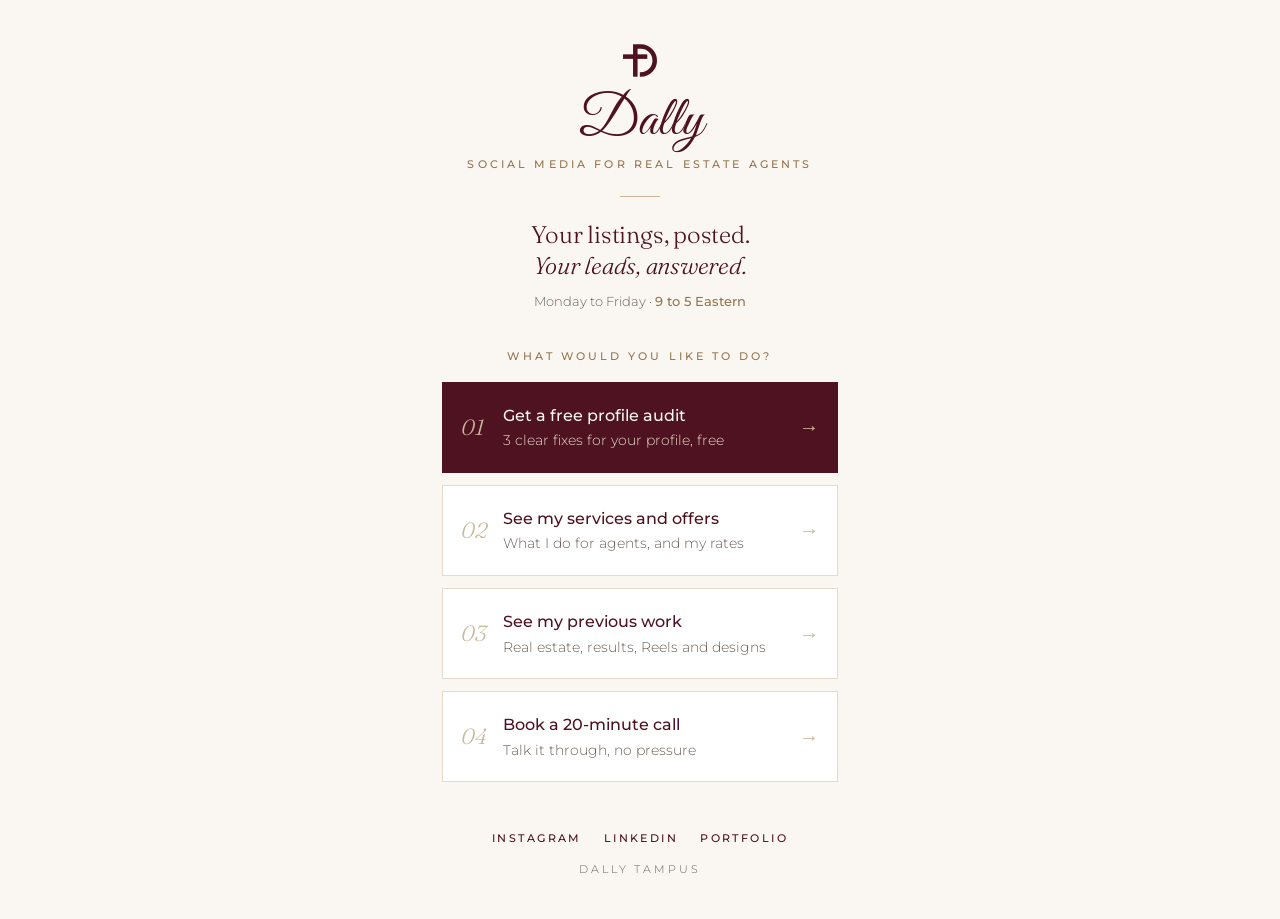
==== commit 2439c20d: "Add files via upload" ====
--- a/links/index.html
+++ b/links/index.html
@@ -105,7 +105,7 @@
   <nav class="doors" aria-label="Choose an option">
     <a class="door main" href="#audit"><span class="n">01</span><span class="tx"><span class="tt">Get a free profile audit</span><span class="ds">3 clear fixes for your profile, free</span></span><span class="ar">→</span></a>
     <a class="door" href="#services"><span class="n">02</span><span class="tx"><span class="tt">See my services and offers</span><span class="ds">What I do for agents, and my rates</span></span><span class="ar">→</span></a>
-    <a class="door" href="#work"><span class="n">03</span><span class="tx"><span class="tt">See my previous work</span><span class="ds">Results, Reels and designs</span></span><span class="ar">→</span></a>
+    <a class="door" href="#work"><span class="n">03</span><span class="tx"><span class="tt">See my previous work</span><span class="ds">Real estate, results, Reels and designs</span></span><span class="ar">→</span></a>
     <a class="door" href="#call"><span class="n">04</span><span class="tx"><span class="tt">Book a 20-minute call</span><span class="ds">Talk it through, no pressure</span></span><span class="ar">→</span></a>
   </nav>
 </div>
@@ -153,7 +153,22 @@
   <a class="back" href="#home">← All options</a>
   <div class="vlabel">Previous work</div>
   <h2>Proof that the <em>system</em> works</h2>
-  <p class="intro">Research the buyer, show up consistently, answer every inquiry, and lead each post to one clear next step.</p>
+  <p class="intro">Real estate first. Same method everywhere: research the buyer, show up consistently, answer every inquiry, and lead each post to one clear next step.</p>
+  <div class="case">
+    <div class="who">Real estate · since March 2026</div>
+    <h3>The whole marketing seat for a <em>real estate</em> company</h3>
+    <p>For a Charleston, SC brokerage and property management company, I handle:</p>
+    <ul class="list">
+      <li>Market, competitor and audience research, positioning and monthly content plans</li>
+      <li>9:16 listing Reels with comment-keyword calls to action, carousels and stories</li>
+      <li>MLS and rental listing descriptions, and labeled AI virtual staging</li>
+      <li>Email newsletters in Lofty CRM, with open rates tracked</li>
+      <li>Lead capture: a link-in-bio page, forms, a lead log and reply templates</li>
+      <li>Rental lead follow-up by text and weekly vacancy reports for owners</li>
+      <li>Profile proposal decks with mockups, for owner approval</li>
+    </ul>
+    <p class="src">Client details stay private. Real samples and results are shared on a call.</p>
+  </div>
   <div class="case">
     <div class="who">Client · Miss Amazing Pearl · jewelry brand</div>
     <h3>From a quiet page to <em>47.9K views</em></h3>
@@ -190,11 +205,6 @@
       <img loading="lazy" src="../img/farm-eggs-1.jpg" alt="Fresh eggs">
       <img loading="lazy" src="../img/farm-post.jpg" alt="The Facebook post">
     </div>
-  </div>
-  <div class="case">
-    <div class="who">Real estate · since March 2026</div>
-    <h3>Marketing for a <em>Charleston, SC</em> brokerage</h3>
-    <p>Listing Reels, carousels, MLS descriptions, AI virtual staging, newsletters in Lofty CRM, lead capture and rental lead follow-up. Client details stay private; I'm happy to walk you through samples on a call.</p>
   </div>
   <a class="cta" href="../">See the full portfolio</a>
   <a class="cta2" href="#audit">Get your free audit →</a>
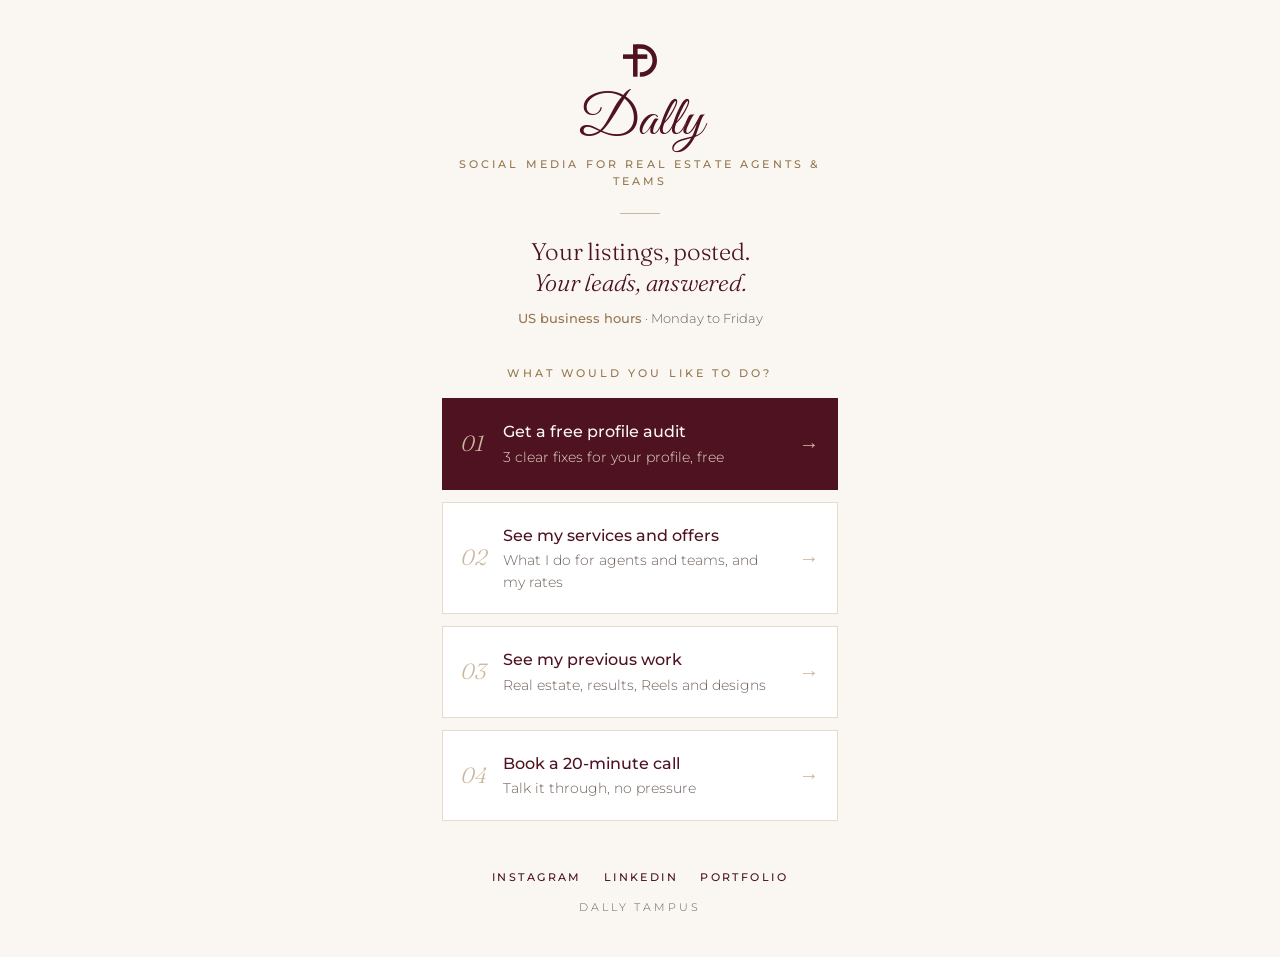
==== commit dd5cf8a9: "Add files via upload" ====
--- a/links/index.html
+++ b/links/index.html
@@ -96,15 +96,15 @@
   <header>
     <svg class="mono" viewBox="0 0 210 200" aria-hidden="true"><g fill="#4E1220"><rect x="62" y="0" width="28" height="200"/><path d="M86 0 H110 A100 100 0 0 1 110 200 H104 V172 H110 A72 72 0 0 0 110 28 H86 Z"/><rect x="0" y="62" width="150" height="28"/></g></svg>
     <div class="sig">Dally</div>
-    <div class="role">Social media for real estate agents</div>
+    <div class="role">Social media for real estate agents &amp; teams</div>
     <div class="rule"></div>
     <p class="tag">Your listings, posted.<br><em>Your leads, answered.</em></p>
-    <p class="hours">Monday to Friday · <b>9 to 5 Eastern</b></p>
+    <p class="hours"><b>US business hours</b> · Monday to Friday</p>
   </header>
   <p class="ask">What would you like to do?</p>
   <nav class="doors" aria-label="Choose an option">
     <a class="door main" href="#audit"><span class="n">01</span><span class="tx"><span class="tt">Get a free profile audit</span><span class="ds">3 clear fixes for your profile, free</span></span><span class="ar">→</span></a>
-    <a class="door" href="#services"><span class="n">02</span><span class="tx"><span class="tt">See my services and offers</span><span class="ds">What I do for agents, and my rates</span></span><span class="ar">→</span></a>
+    <a class="door" href="#services"><span class="n">02</span><span class="tx"><span class="tt">See my services and offers</span><span class="ds">What I do for agents and teams, and my rates</span></span><span class="ar">→</span></a>
     <a class="door" href="#work"><span class="n">03</span><span class="tx"><span class="tt">See my previous work</span><span class="ds">Real estate, results, Reels and designs</span></span><span class="ar">→</span></a>
     <a class="door" href="#call"><span class="n">04</span><span class="tx"><span class="tt">Book a 20-minute call</span><span class="ds">Talk it through, no pressure</span></span><span class="ar">→</span></a>
   </nav>
@@ -133,16 +133,16 @@
   <p class="intro">Strategy, premium content and follow-up, built around your listings, your market and your voice. You approve every post.</p>
   <div class="tiers">
     <div class="tier"><div class="row"><div class="nm">3-Fix Profile Audit<small>Start here</small></div><div class="pr">Free</div></div><div class="ds">3 fixes for your profile plus a message-speed check, within 2 business days.</div></div>
-    <div class="tier"><div class="row"><div class="nm">Profile Glow-Up<small>One time</small></div><div class="pr">$397</div></div><div class="ds">New bio and name field, highlight covers, a link-in-bio page, 3 pinned posts written, a 9-post grid plan and 5 keyword reply templates.</div></div>
     <div class="tier"><div class="row"><div class="nm">Essentials</div><div class="pr">$750 / mo</div></div><div class="ds">12 posts a month (carousels, graphics and Reels from your clips), captions, weekly stories, scheduling and a monthly report.</div></div>
-    <div class="tier core"><div class="row"><div class="nm">Signature<small>Most complete</small></div><div class="pr">$1,200 / mo</div></div><div class="ds">Everything in Essentials plus 16 posts a month, a launch kit for up to 2 new listings, comment and message replies 9 to 5 ET, a lead tracker, a monthly newsletter and a monthly strategy call.</div></div>
-    <div class="tier"><div class="row"><div class="nm">Team / Concierge</div><div class="pr">from $1,800</div></div><div class="ds">For teams and brokerages: up to 2 agent profiles or 1 team brand, recruiting content, lead follow-up and a weekly lead report.</div></div>
-    <div class="tier"><div class="row"><div class="nm">Property managers</div><div class="pr">from $900</div></div><div class="ds">Vacancy posts and Reels, rental lead follow-up and a weekly vacancy report for owners.</div></div>
+    <div class="tier core"><div class="row"><div class="nm">Signature<small>Recommended</small></div><div class="pr">$1,200 / mo</div></div><div class="ds">Everything in Essentials plus 16 posts a month, a launch kit for up to 2 new listings, comment and message replies during US business hours, a lead tracker, a monthly newsletter and a monthly strategy call.</div></div>
+    <div class="tier"><div class="row"><div class="nm">Teams<small>Custom</small></div><div class="pr">On a call</div></div><div class="ds">Running a small team or brokerage? We plan the right mix together: team brand or agent profiles, recruiting content, lead follow-up and a weekly lead report.</div></div>
   </div>
   <p class="terms">Monthly plans start with 3 months, then month to month with 30 days' notice. You own all content. Two revision rounds per batch. Ad spend not included.</p>
   <div class="faq">
     <details><summary>Do you need my passwords?</summary><p>No. You add me as a partner in Meta Business Suite, so your login stays yours.</p></details>
     <details><summary>Do I approve posts first?</summary><p>Always. You see each batch before anything goes out.</p></details>
+    <details><summary>When do my first posts go live?</summary><p>On day 14. Week 1 is research, strategy and setting up your lead system. In week 2 you approve the ideas and send your photos and clips, and I create and edit. Then we post.</p></details>
+    <details><summary>When can I reach you?</summary><p>During US business hours, Monday to Friday. We agree the exact hours in your time zone, and messages get answered the same day.</p></details>
     <details><summary>How does payment work?</summary><p>50% to start. For monthly plans, the other 50% is due before your first posts go live, then each month is paid in advance.</p></details>
   </div>
   <a class="cta" href="#call">Book a 20-minute call</a>
@@ -214,12 +214,13 @@
   <a class="back" href="#home">← All options</a>
   <div class="vlabel">20-minute call</div>
   <h2>Let's <em>talk it through</em></h2>
-  <p class="intro">A relaxed 20-minute call, Monday to Friday between 9 and 5 Eastern.</p>
+  <p class="intro">A relaxed 20-minute call, Monday to Friday, during US business hours.</p>
   <ul class="list">
     <li>Your goals, your listings and your market</li>
     <li>What you'd like to take off your plate</li>
     <li>Which option fits, if any. No pressure</li>
     <li>A written proposal within 2 business days, if you'd like one</li>
+    <li>If we work together, your first posts go live on day 14</li>
   </ul>
   <a class="cta" href="https://calendar.app.google/aedEAh1sMoKRFKx78" target="_blank" rel="noopener">Pick a time</a>
   <a class="cta2" href="https://ig.me/m/dallytampus" target="_blank" rel="noopener">Or send me a message →</a>
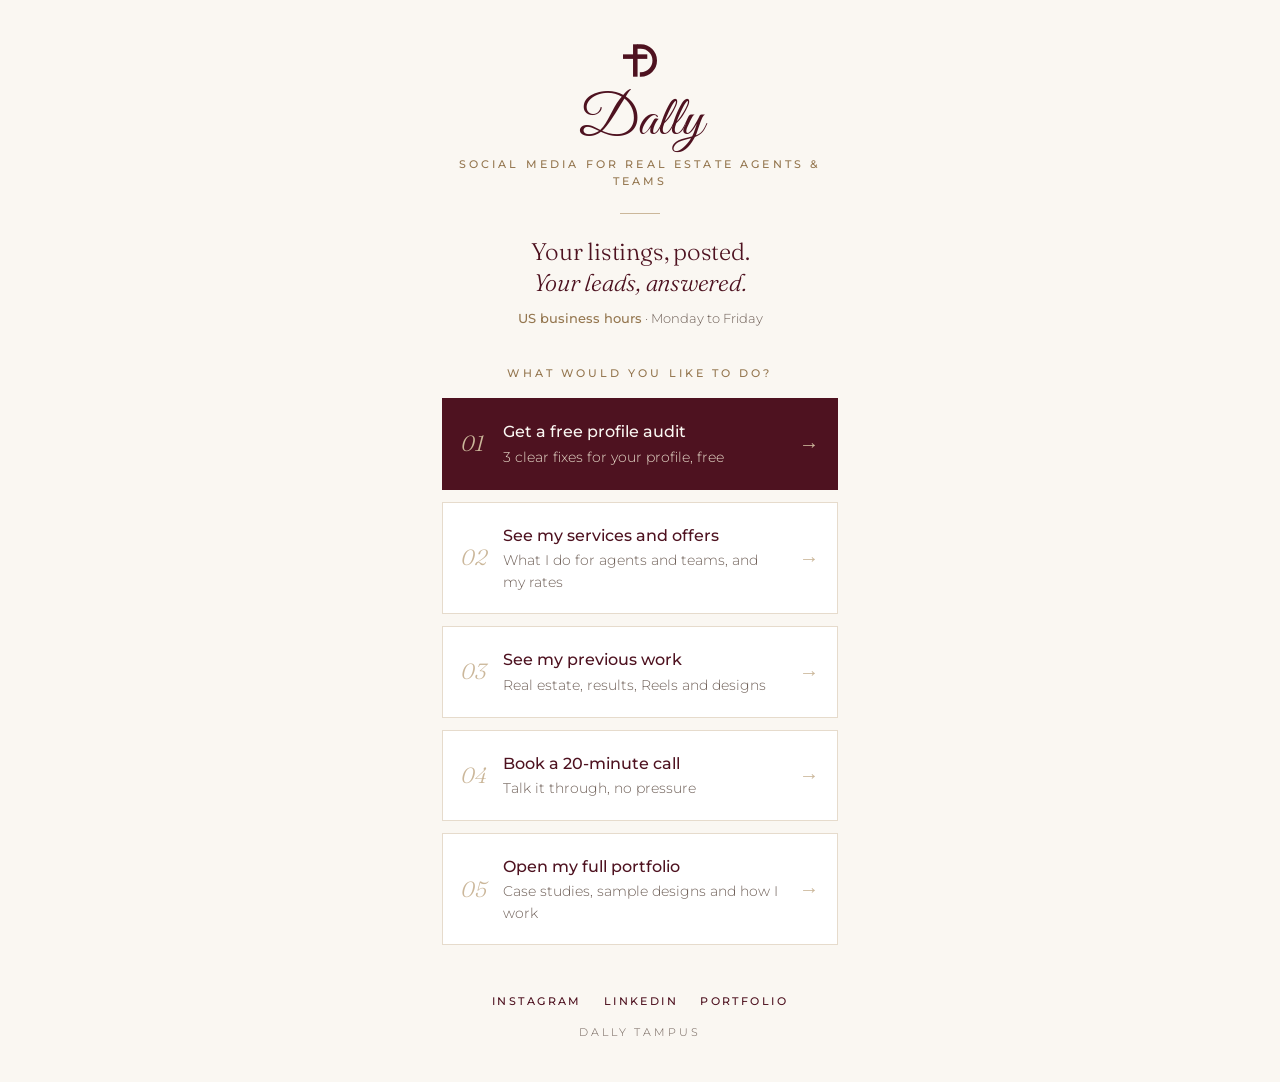
==== commit 8e95c4eb: "Add files via upload" ====
--- a/links/index.html
+++ b/links/index.html
@@ -107,6 +107,7 @@
     <a class="door" href="#services"><span class="n">02</span><span class="tx"><span class="tt">See my services and offers</span><span class="ds">What I do for agents and teams, and my rates</span></span><span class="ar">→</span></a>
     <a class="door" href="#work"><span class="n">03</span><span class="tx"><span class="tt">See my previous work</span><span class="ds">Real estate, results, Reels and designs</span></span><span class="ar">→</span></a>
     <a class="door" href="#call"><span class="n">04</span><span class="tx"><span class="tt">Book a 20-minute call</span><span class="ds">Talk it through, no pressure</span></span><span class="ar">→</span></a>
+    <a class="door" href="../"><span class="n">05</span><span class="tx"><span class="tt">Open my full portfolio</span><span class="ds">Case studies, sample designs and how I work</span></span><span class="ar">→</span></a>
   </nav>
 </div>
 
